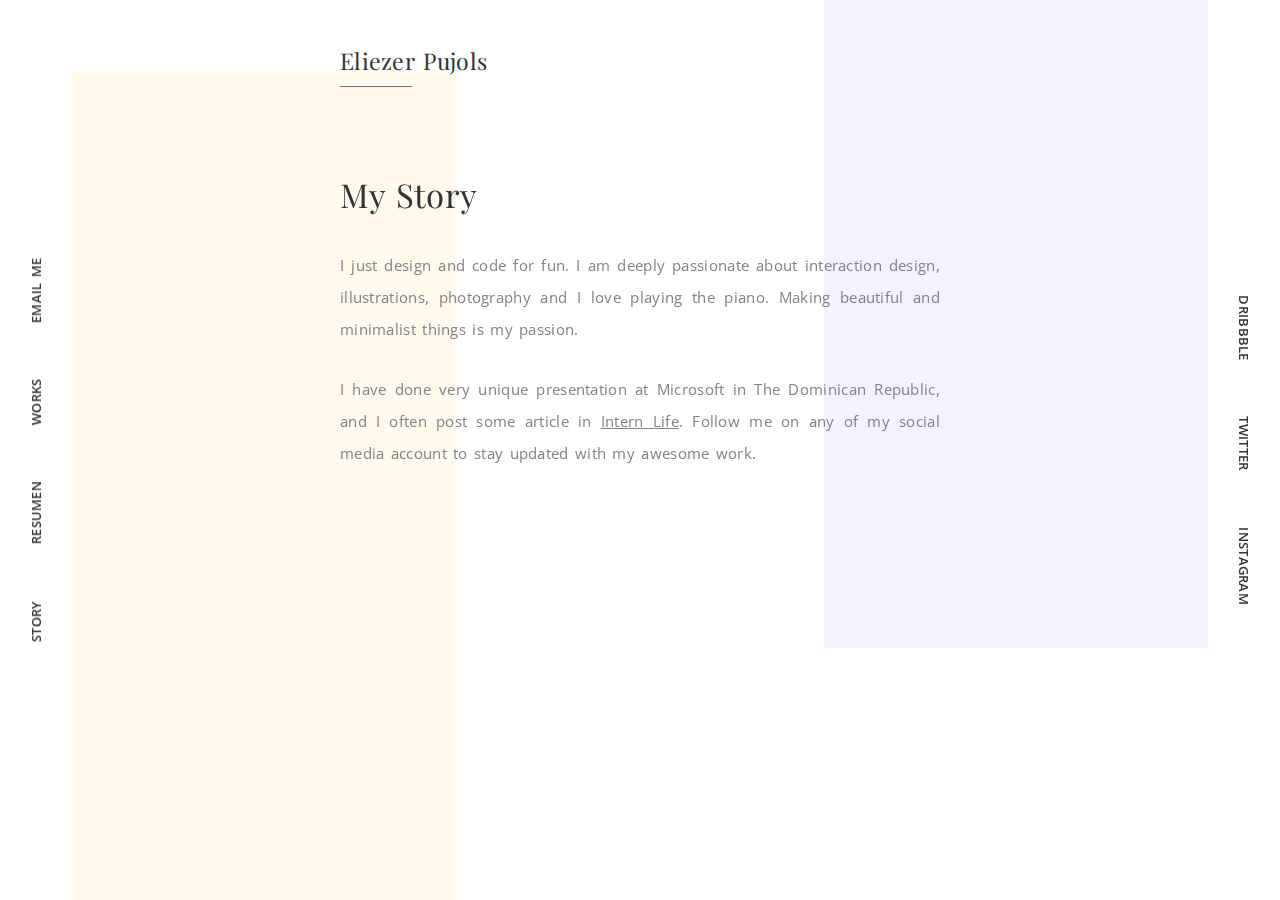
==== index.html @ fa58e6c5 "Initial Commit" ====
<!DOCTYPE html><html lang="en"><head><meta charset="UTF-8"><meta name="viewport" content="width=device-width, initial-scale=1.0"><meta http-equiv="X-UA-Compatible" content="ie=edge"><title>Eliezer Pujols</title><!-- Fonts--><link href="https://fonts.googleapis.com/css?family=Open+Sans:400,400i,600,600i|Playfair+Display" rel="stylesheet"><!-- CSS Files--><link href="assets/css/folio.css" rel="stylesheet"></head><body><!-- Logo--><h2 class="logo">Eliezer Pujols</h2><!-- Header--><header class="header"><nav class="header__nav"><a class="header__link" href="">Story</a><a class="header__link" href="">Resumen</a><a class="header__link" href="">Works</a><a class="header__link" href="">Email Me</a></nav></header><!-- Content--><main class="content"><div class="wrapper"><h1>My Story</h1><p>I just design and code for fun. I am deeply passionate about interaction design, illustrations, photography and I love playing the piano. Making beautiful and minimalist things is my passion.</p><p>I have done very unique presentation at Microsoft in The Dominican Republic, and I often post some article in <a href="">Intern Life</a>. Follow me on any of my social media account to stay updated with my awesome work.</p></div></main><!-- Social--><div class="social"><nav class="social__nav"><a class="social__link" href="">Dribbble</a><a class="social__link" href="">Twitter</a><a class="social__link" href="">Instagram</a></nav></div><!-- JS Files--><script src="assets/js/folio.js"></script></body></html>
---- assets/css/folio.css ----
html{font-family:sans-serif;line-height:1.15;-ms-text-size-adjust:100%;-webkit-text-size-adjust:100%}body{margin:0}article,aside,footer,header,nav,section{display:block}h1{font-size:2em;margin:0.67em 0}figcaption,figure,main{display:block}figure{margin:1em 40px}hr{-webkit-box-sizing:content-box;box-sizing:content-box;height:0;overflow:visible}pre{font-family:monospace, monospace;font-size:1em}a{background-color:transparent;-webkit-text-decoration-skip:objects}a:active,a:hover{outline-width:0}abbr[title]{border-bottom:none;text-decoration:underline;-webkit-text-decoration:underline dotted;text-decoration:underline dotted}b,strong{font-weight:inherit}b,strong{font-weight:bolder}code,kbd,samp{font-family:monospace, monospace;font-size:1em}dfn{font-style:italic}mark{background-color:#ff0;color:#000}small{font-size:80%}sub,sup{font-size:75%;line-height:0;position:relative;vertical-align:baseline}sub{bottom:-0.25em}sup{top:-0.5em}audio,video{display:inline-block}audio:not([controls]){display:none;height:0}img{border-style:none}svg:not(:root){overflow:hidden}button,input,optgroup,select,textarea{font-family:sans-serif;font-size:100%;line-height:1.15;margin:0}button,input{overflow:visible}button,select{text-transform:none}[type=reset],[type=submit],button,html [type=button]{-webkit-appearance:button}[type=button]::-moz-focus-inner,[type=reset]::-moz-focus-inner,[type=submit]::-moz-focus-inner,button::-moz-focus-inner{border-style:none;padding:0}[type=button]:-moz-focusring,[type=reset]:-moz-focusring,[type=submit]:-moz-focusring,button:-moz-focusring{outline:1px dotted ButtonText}fieldset{border:1px solid #c0c0c0;margin:0 2px;padding:0.35em 0.625em 0.75em}legend{-webkit-box-sizing:border-box;box-sizing:border-box;color:inherit;display:table;max-width:100%;padding:0;white-space:normal}progress{display:inline-block;vertical-align:baseline}textarea{overflow:auto}[type=checkbox],[type=radio]{-webkit-box-sizing:border-box;box-sizing:border-box;padding:0}[type=number]::-webkit-inner-spin-button,[type=number]::-webkit-outer-spin-button{height:auto}[type=search]{-webkit-appearance:textfield;outline-offset:-2px}[type=search]::-webkit-search-cancel-button,[type=search]::-webkit-search-decoration{-webkit-appearance:none}::-webkit-file-upload-button{-webkit-appearance:button;font:inherit}details,menu{display:block}summary{display:list-item}canvas{display:inline-block}template{display:none}[hidden]{display:none}:focus{outline-style:none}*,:after,:before{-webkit-box-sizing:border-box;box-sizing:border-box}html{font-size:89.9%}@media (min-width:768px){html{font-size:100%}}body{position:relative;display:-webkit-box;display:-webkit-flex;display:-ms-flexbox;display:flex;-webkit-box-orient:vertical;-webkit-box-direction:normal;-webkit-flex-direction:column;-ms-flex-direction:column;flex-direction:column;height:100vh;min-height:568px;font-family:"Open Sans", sans-serif;font-size:0.938em;line-height:28px;letter-spacing:0.3px;word-spacing:2px;color:#828282}body:after,body:before{z-index:0;content:" ";position:absolute;width:30%;height:calc(100% - 72px)}body:before{bottom:0;left:0;background-color:#FFFAED}body:after{top:0;right:0;max-height:648px;background-color:#F3F3FF}@media (min-width:768px){body{line-height:32px}body:before{left:72px}body:after{right:72px}}::-moz-selection{text-shadow:none;background-color:transparent}::selection{text-shadow:none;background-color:transparent}strong{font-weight:600}a{text-decoration:underline;color:inherit;cursor:pointer}h1,h2,h3{margin-top:0;line-height:29px;color:#333333}h1{margin-bottom:40px;font-family:"Playfair Display", serif;font-size:2.200em;font-weight:400}h2{margin-bottom:48px;font-family:"Playfair Display", serif;font-size:1.533em;font-weight:400}h3{margin-bottom:32px;font-size:1.133em;font-weight:600}p{text-align:justify;margin-bottom:28px}.logo{position:absolute;top:46px;left:50%;-webkit-transform:translateX(-50%);-ms-transform:translateX(-50%);transform:translateX(-50%);display:block;width:100%;max-width:600px}.logo:after{content:" ";position:absolute;top:40px;display:block;width:72px;height:1px;background-color:rgba(51, 51, 51, 0.72)}@media (max-width:479px){.logo{padding-left:24px}}.header{z-index:1;position:fixed;top:50%;left:26px;-webkit-transform:translateY(-50%) rotate(-180deg);-ms-transform:translateY(-50%) rotate(-180deg);transform:translateY(-50%) rotate(-180deg)}.header__nav{line-height:normal;-webkit-writing-mode:tb;-ms-writing-mode:tb;writing-mode:tb}.header__link{display:inline-block;margin-bottom:56px;font-size:0.857em;font-weight:600;text-decoration:none;text-transform:uppercase;color:#333333}.header__link:last-child{margin-bottom:0}.social{z-index:1;position:fixed;top:50%;right:26px;-webkit-transform:translateY(-50%);-ms-transform:translateY(-50%);transform:translateY(-50%)}.social__nav{line-height:normal;-webkit-writing-mode:tb;-ms-writing-mode:tb;writing-mode:tb}.social__link{display:inline-block;margin-bottom:56px;font-size:0.857em;font-weight:600;text-decoration:none;text-transform:uppercase;color:#333333}.social__link:last-child{margin-bottom:0}.content{z-index:1;-webkit-box-flex:1;-webkit-flex:1 0 auto;-ms-flex:1 0 auto;flex:1 0 auto;padding:24px}@media (min-width:768px){.content{padding:180px 72px 72px}}.wrapper{width:100%;max-width:600px;margin-left:auto;margin-right:auto}.grid{display:-webkit-box;display:-webkit-flex;display:-ms-flexbox;display:flex;-webkit-box-orient:horizontal;-webkit-box-direction:normal;-webkit-flex-flow:row wrap;-ms-flex-flow:row wrap;flex-flow:row wrap;margin-top:-1em;margin-left:-1em}.grid>.grid__cell{padding-top:1em;padding-left:1em}.grid__cell{width:100%}.grid--no-gutter{margin-top:0;margin-left:0}.grid--no-gutter>.grid__cell{padding-top:0;padding-left:0}@media (min-width:480px){.grid__cell--xs-1{width:8.33333%}.grid__cell--xs-2{width:16.66667%}.grid__cell--xs-3{width:25%}.grid__cell--xs-4{width:33.33333%}.grid__cell--xs-5{width:41.66667%}.grid__cell--xs-6{width:50%}.grid__cell--xs-7{width:58.33333%}.grid__cell--xs-8{width:66.66667%}.grid__cell--xs-9{width:75%}.grid__cell--xs-10{width:83.33333%}.grid__cell--xs-11{width:91.66667%}.grid__cell--xs-12{width:100%}.grid__cell--xs-half-1{margin-left:8.33333%}.grid__cell--xs-half-2{margin-left:16.66667%}.grid__cell--xs-half-3{margin-left:25%}.grid__cell--xs-half-4{margin-left:33.33333%}.grid__cell--xs-half-5{margin-left:41.66667%}.grid__cell--xs-half-6{margin-left:50%}.grid__cell--xs-half-7{margin-left:58.33333%}.grid__cell--xs-half-8{margin-left:66.66667%}.grid__cell--xs-half-9{margin-left:75%}.grid__cell--xs-half-10{margin-left:83.33333%}.grid__cell--xs-half-11{margin-left:91.66667%}}@media (min-width:768px){.grid__cell--sm-1{width:8.33333%}.grid__cell--sm-2{width:16.66667%}.grid__cell--sm-3{width:25%}.grid__cell--sm-4{width:33.33333%}.grid__cell--sm-5{width:41.66667%}.grid__cell--sm-6{width:50%}.grid__cell--sm-7{width:58.33333%}.grid__cell--sm-8{width:66.66667%}.grid__cell--sm-9{width:75%}.grid__cell--sm-10{width:83.33333%}.grid__cell--sm-11{width:91.66667%}.grid__cell--sm-12{width:100%}.grid__cell--sm-half-1{margin-left:8.33333%}.grid__cell--sm-half-2{margin-left:16.66667%}.grid__cell--sm-half-3{margin-left:25%}.grid__cell--sm-half-4{margin-left:33.33333%}.grid__cell--sm-half-5{margin-left:41.66667%}.grid__cell--sm-half-6{margin-left:50%}.grid__cell--sm-half-7{margin-left:58.33333%}.grid__cell--sm-half-8{margin-left:66.66667%}.grid__cell--sm-half-9{margin-left:75%}.grid__cell--sm-half-10{margin-left:83.33333%}.grid__cell--sm-half-11{margin-left:91.66667%}}@media (min-width:996px){.grid__cell--md-1{width:8.33333%}.grid__cell--md-2{width:16.66667%}.grid__cell--md-3{width:25%}.grid__cell--md-4{width:33.33333%}.grid__cell--md-5{width:41.66667%}.grid__cell--md-6{width:50%}.grid__cell--md-7{width:58.33333%}.grid__cell--md-8{width:66.66667%}.grid__cell--md-9{width:75%}.grid__cell--md-10{width:83.33333%}.grid__cell--md-11{width:91.66667%}.grid__cell--md-12{width:100%}.grid__cell--md-half-1{margin-left:8.33333%}.grid__cell--md-half-2{margin-left:16.66667%}.grid__cell--md-half-3{margin-left:25%}.grid__cell--md-half-4{margin-left:33.33333%}.grid__cell--md-half-5{margin-left:41.66667%}.grid__cell--md-half-6{margin-left:50%}.grid__cell--md-half-7{margin-left:58.33333%}.grid__cell--md-half-8{margin-left:66.66667%}.grid__cell--md-half-9{margin-left:75%}.grid__cell--md-half-10{margin-left:83.33333%}.grid__cell--md-half-11{margin-left:91.66667%}}@media (min-width:1200px){.grid__cell--lg-1{width:8.33333%}.grid__cell--lg-2{width:16.66667%}.grid__cell--lg-3{width:25%}.grid__cell--lg-4{width:33.33333%}.grid__cell--lg-5{width:41.66667%}.grid__cell--lg-6{width:50%}.grid__cell--lg-7{width:58.33333%}.grid__cell--lg-8{width:66.66667%}.grid__cell--lg-9{width:75%}.grid__cell--lg-10{width:83.33333%}.grid__cell--lg-11{width:91.66667%}.grid__cell--lg-12{width:100%}.grid__cell--lg-half-1{margin-left:8.33333%}.grid__cell--lg-half-2{margin-left:16.66667%}.grid__cell--lg-half-3{margin-left:25%}.grid__cell--lg-half-4{margin-left:33.33333%}.grid__cell--lg-half-5{margin-left:41.66667%}.grid__cell--lg-half-6{margin-left:50%}.grid__cell--lg-half-7{margin-left:58.33333%}.grid__cell--lg-half-8{margin-left:66.66667%}.grid__cell--lg-half-9{margin-left:75%}.grid__cell--lg-half-10{margin-left:83.33333%}.grid__cell--lg-half-11{margin-left:91.66667%}}
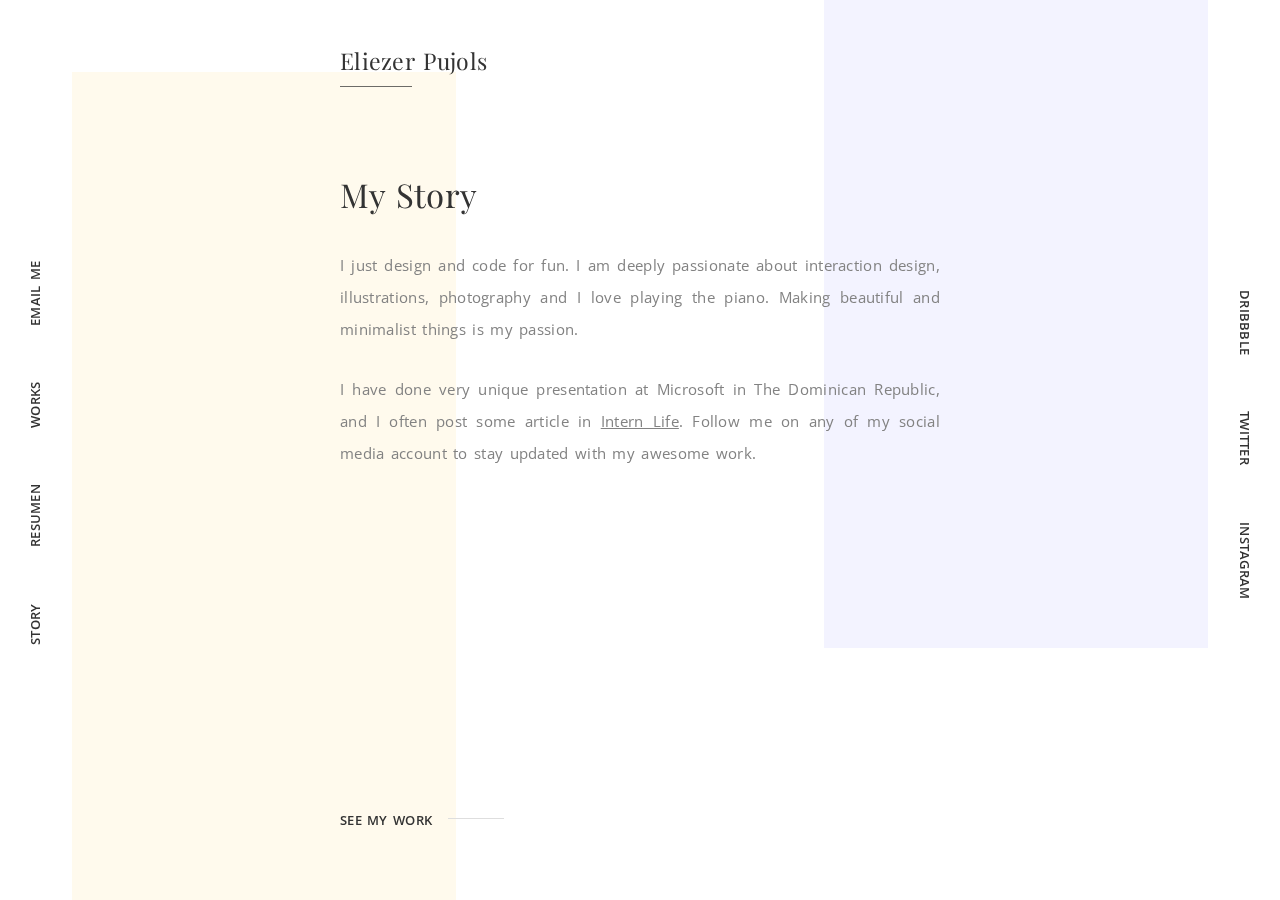
==== commit 71578961: "Created Story Section and others components" ====
--- a/index.html
+++ b/index.html
@@ -1 +1,62 @@
-<!DOCTYPE html><html lang="en"><head><meta charset="UTF-8"><meta name="viewport" content="width=device-width, initial-scale=1.0"><meta http-equiv="X-UA-Compatible" content="ie=edge"><title>Eliezer Pujols</title><!-- Fonts--><link href="https://fonts.googleapis.com/css?family=Open+Sans:400,400i,600,600i|Playfair+Display" rel="stylesheet"><!-- CSS Files--><link href="assets/css/folio.css" rel="stylesheet"></head><body><!-- Logo--><h2 class="logo">Eliezer Pujols</h2><!-- Header--><header class="header"><nav class="header__nav"><a class="header__link" href="">Story</a><a class="header__link" href="">Resumen</a><a class="header__link" href="">Works</a><a class="header__link" href="">Email Me</a></nav></header><!-- Content--><main class="content"><div class="wrapper"><h1>My Story</h1><p>I just design and code for fun. I am deeply passionate about interaction design, illustrations, photography and I love playing the piano. Making beautiful and minimalist things is my passion.</p><p>I have done very unique presentation at Microsoft in The Dominican Republic, and I often post some article in <a href="">Intern Life</a>. Follow me on any of my social media account to stay updated with my awesome work.</p></div></main><!-- Social--><div class="social"><nav class="social__nav"><a class="social__link" href="">Dribbble</a><a class="social__link" href="">Twitter</a><a class="social__link" href="">Instagram</a></nav></div><!-- JS Files--><script src="assets/js/folio.js"></script></body></html>+<!DOCTYPE html>
+<html lang="en">
+<head>
+	<meta charset="UTF-8">
+	<meta name="viewport" content="width=device-width, initial-scale=1.0">
+	<meta http-equiv="X-UA-Compatible" content="ie=edge">
+	<title>Eliezer Pujols</title>
+
+	<!-- Fonts-->
+	<link href="https://fonts.googleapis.com/css?family=Open+Sans:400,400i,600,600i|Playfair+Display" rel="stylesheet">
+	
+	<!-- CSS Files-->
+	<link href="assets/css/folio.css" rel="stylesheet">
+</head>
+<body>
+	<!-- Logo-->
+	<header class="header">
+		<h2 class="header__logo">Eliezer Pujols</h2>
+		<span class="header__trigger"></span>
+	</header>
+
+	<!-- Navigation -->
+	<nav class="menu">
+		<div class="menu__wrap">
+			<a class="menu__link" href="index.html">Story</a>
+			<a class="menu__link" href="resumen.html">Resumen</a>
+			<a class="menu__link" href="works.html">Works</a>
+			<a class="menu__link" href="mailto:eliezerpujols@outlook.com">Email Me</a>
+		</div>
+	</nav>
+
+	<!-- Content-->
+	<main class="content">
+		<div class="wrap">
+			<div class="wrap__item">
+				<h1>My Story</h1>
+				
+				<p>I just design and code for fun. I am deeply passionate about interaction design, illustrations, photography and I love playing the piano. Making beautiful and minimalist things is my passion.</p>
+
+				<p>I have done very unique presentation at Microsoft in The Dominican Republic, and I often post some article in <a href="https://www.intern.life/" target="_blank">Intern Life</a>. Follow me on any of my social media account to stay updated with my awesome work.</p>
+			</div>
+
+			<div class="wrap__item">
+				<a class="button-action">See my work</a>
+			</div>
+		</div>
+	</main>
+
+	<!-- Social-->
+	<nav class="social">
+		<div class="social__wrap">
+			<a class="social__link" href="https://www.dribbble.com/eliezerpujols" target="_blank">Dribbble</a>
+			<a class="social__link" href="https://www.twitter.com/eliezerpujols" target="_blank">Twitter</a>
+			<a class="social__link" href="https://www.instagram.com/_eliezerpujols" target="_blank">Instagram</a>
+		</div>
+	</nav>
+
+	<!-- JS Files-->
+	<script src="https://code.jquery.com/jquery-2.2.4.min.js"></script>
+	<script src="assets/js/folio.js"></script>
+</body>
+</html>--- a/assets/css/folio.css
+++ b/assets/css/folio.css
@@ -1 +1 @@
-html{font-family:sans-serif;line-height:1.15;-ms-text-size-adjust:100%;-webkit-text-size-adjust:100%}body{margin:0}article,aside,footer,header,nav,section{display:block}h1{font-size:2em;margin:0.67em 0}figcaption,figure,main{display:block}figure{margin:1em 40px}hr{-webkit-box-sizing:content-box;box-sizing:content-box;height:0;overflow:visible}pre{font-family:monospace, monospace;font-size:1em}a{background-color:transparent;-webkit-text-decoration-skip:objects}a:active,a:hover{outline-width:0}abbr[title]{border-bottom:none;text-decoration:underline;-webkit-text-decoration:underline dotted;text-decoration:underline dotted}b,strong{font-weight:inherit}b,strong{font-weight:bolder}code,kbd,samp{font-family:monospace, monospace;font-size:1em}dfn{font-style:italic}mark{background-color:#ff0;color:#000}small{font-size:80%}sub,sup{font-size:75%;line-height:0;position:relative;vertical-align:baseline}sub{bottom:-0.25em}sup{top:-0.5em}audio,video{display:inline-block}audio:not([controls]){display:none;height:0}img{border-style:none}svg:not(:root){overflow:hidden}button,input,optgroup,select,textarea{font-family:sans-serif;font-size:100%;line-height:1.15;margin:0}button,input{overflow:visible}button,select{text-transform:none}[type=reset],[type=submit],button,html [type=button]{-webkit-appearance:button}[type=button]::-moz-focus-inner,[type=reset]::-moz-focus-inner,[type=submit]::-moz-focus-inner,button::-moz-focus-inner{border-style:none;padding:0}[type=button]:-moz-focusring,[type=reset]:-moz-focusring,[type=submit]:-moz-focusring,button:-moz-focusring{outline:1px dotted ButtonText}fieldset{border:1px solid #c0c0c0;margin:0 2px;padding:0.35em 0.625em 0.75em}legend{-webkit-box-sizing:border-box;box-sizing:border-box;color:inherit;display:table;max-width:100%;padding:0;white-space:normal}progress{display:inline-block;vertical-align:baseline}textarea{overflow:auto}[type=checkbox],[type=radio]{-webkit-box-sizing:border-box;box-sizing:border-box;padding:0}[type=number]::-webkit-inner-spin-button,[type=number]::-webkit-outer-spin-button{height:auto}[type=search]{-webkit-appearance:textfield;outline-offset:-2px}[type=search]::-webkit-search-cancel-button,[type=search]::-webkit-search-decoration{-webkit-appearance:none}::-webkit-file-upload-button{-webkit-appearance:button;font:inherit}details,menu{display:block}summary{display:list-item}canvas{display:inline-block}template{display:none}[hidden]{display:none}:focus{outline-style:none}*,:after,:before{-webkit-box-sizing:border-box;box-sizing:border-box}html{font-size:89.9%}@media (min-width:768px){html{font-size:100%}}body{position:relative;display:-webkit-box;display:-webkit-flex;display:-ms-flexbox;display:flex;-webkit-box-orient:vertical;-webkit-box-direction:normal;-webkit-flex-direction:column;-ms-flex-direction:column;flex-direction:column;height:100vh;min-height:568px;font-family:"Open Sans", sans-serif;font-size:0.938em;line-height:28px;letter-spacing:0.3px;word-spacing:2px;color:#828282}body:after,body:before{z-index:0;content:" ";position:absolute;width:30%;height:calc(100% - 72px)}body:before{bottom:0;left:0;background-color:#FFFAED}body:after{top:0;right:0;max-height:648px;background-color:#F3F3FF}@media (min-width:768px){body{line-height:32px}body:before{left:72px}body:after{right:72px}}::-moz-selection{text-shadow:none;background-color:transparent}::selection{text-shadow:none;background-color:transparent}strong{font-weight:600}a{text-decoration:underline;color:inherit;cursor:pointer}h1,h2,h3{margin-top:0;line-height:29px;color:#333333}h1{margin-bottom:40px;font-family:"Playfair Display", serif;font-size:2.200em;font-weight:400}h2{margin-bottom:48px;font-family:"Playfair Display", serif;font-size:1.533em;font-weight:400}h3{margin-bottom:32px;font-size:1.133em;font-weight:600}p{text-align:justify;margin-bottom:28px}.logo{position:absolute;top:46px;left:50%;-webkit-transform:translateX(-50%);-ms-transform:translateX(-50%);transform:translateX(-50%);display:block;width:100%;max-width:600px}.logo:after{content:" ";position:absolute;top:40px;display:block;width:72px;height:1px;background-color:rgba(51, 51, 51, 0.72)}@media (max-width:479px){.logo{padding-left:24px}}.header{z-index:1;position:fixed;top:50%;left:26px;-webkit-transform:translateY(-50%) rotate(-180deg);-ms-transform:translateY(-50%) rotate(-180deg);transform:translateY(-50%) rotate(-180deg)}.header__nav{line-height:normal;-webkit-writing-mode:tb;-ms-writing-mode:tb;writing-mode:tb}.header__link{display:inline-block;margin-bottom:56px;font-size:0.857em;font-weight:600;text-decoration:none;text-transform:uppercase;color:#333333}.header__link:last-child{margin-bottom:0}.social{z-index:1;position:fixed;top:50%;right:26px;-webkit-transform:translateY(-50%);-ms-transform:translateY(-50%);transform:translateY(-50%)}.social__nav{line-height:normal;-webkit-writing-mode:tb;-ms-writing-mode:tb;writing-mode:tb}.social__link{display:inline-block;margin-bottom:56px;font-size:0.857em;font-weight:600;text-decoration:none;text-transform:uppercase;color:#333333}.social__link:last-child{margin-bottom:0}.content{z-index:1;-webkit-box-flex:1;-webkit-flex:1 0 auto;-ms-flex:1 0 auto;flex:1 0 auto;padding:24px}@media (min-width:768px){.content{padding:180px 72px 72px}}.wrapper{width:100%;max-width:600px;margin-left:auto;margin-right:auto}.grid{display:-webkit-box;display:-webkit-flex;display:-ms-flexbox;display:flex;-webkit-box-orient:horizontal;-webkit-box-direction:normal;-webkit-flex-flow:row wrap;-ms-flex-flow:row wrap;flex-flow:row wrap;margin-top:-1em;margin-left:-1em}.grid>.grid__cell{padding-top:1em;padding-left:1em}.grid__cell{width:100%}.grid--no-gutter{margin-top:0;margin-left:0}.grid--no-gutter>.grid__cell{padding-top:0;padding-left:0}@media (min-width:480px){.grid__cell--xs-1{width:8.33333%}.grid__cell--xs-2{width:16.66667%}.grid__cell--xs-3{width:25%}.grid__cell--xs-4{width:33.33333%}.grid__cell--xs-5{width:41.66667%}.grid__cell--xs-6{width:50%}.grid__cell--xs-7{width:58.33333%}.grid__cell--xs-8{width:66.66667%}.grid__cell--xs-9{width:75%}.grid__cell--xs-10{width:83.33333%}.grid__cell--xs-11{width:91.66667%}.grid__cell--xs-12{width:100%}.grid__cell--xs-half-1{margin-left:8.33333%}.grid__cell--xs-half-2{margin-left:16.66667%}.grid__cell--xs-half-3{margin-left:25%}.grid__cell--xs-half-4{margin-left:33.33333%}.grid__cell--xs-half-5{margin-left:41.66667%}.grid__cell--xs-half-6{margin-left:50%}.grid__cell--xs-half-7{margin-left:58.33333%}.grid__cell--xs-half-8{margin-left:66.66667%}.grid__cell--xs-half-9{margin-left:75%}.grid__cell--xs-half-10{margin-left:83.33333%}.grid__cell--xs-half-11{margin-left:91.66667%}}@media (min-width:768px){.grid__cell--sm-1{width:8.33333%}.grid__cell--sm-2{width:16.66667%}.grid__cell--sm-3{width:25%}.grid__cell--sm-4{width:33.33333%}.grid__cell--sm-5{width:41.66667%}.grid__cell--sm-6{width:50%}.grid__cell--sm-7{width:58.33333%}.grid__cell--sm-8{width:66.66667%}.grid__cell--sm-9{width:75%}.grid__cell--sm-10{width:83.33333%}.grid__cell--sm-11{width:91.66667%}.grid__cell--sm-12{width:100%}.grid__cell--sm-half-1{margin-left:8.33333%}.grid__cell--sm-half-2{margin-left:16.66667%}.grid__cell--sm-half-3{margin-left:25%}.grid__cell--sm-half-4{margin-left:33.33333%}.grid__cell--sm-half-5{margin-left:41.66667%}.grid__cell--sm-half-6{margin-left:50%}.grid__cell--sm-half-7{margin-left:58.33333%}.grid__cell--sm-half-8{margin-left:66.66667%}.grid__cell--sm-half-9{margin-left:75%}.grid__cell--sm-half-10{margin-left:83.33333%}.grid__cell--sm-half-11{margin-left:91.66667%}}@media (min-width:996px){.grid__cell--md-1{width:8.33333%}.grid__cell--md-2{width:16.66667%}.grid__cell--md-3{width:25%}.grid__cell--md-4{width:33.33333%}.grid__cell--md-5{width:41.66667%}.grid__cell--md-6{width:50%}.grid__cell--md-7{width:58.33333%}.grid__cell--md-8{width:66.66667%}.grid__cell--md-9{width:75%}.grid__cell--md-10{width:83.33333%}.grid__cell--md-11{width:91.66667%}.grid__cell--md-12{width:100%}.grid__cell--md-half-1{margin-left:8.33333%}.grid__cell--md-half-2{margin-left:16.66667%}.grid__cell--md-half-3{margin-left:25%}.grid__cell--md-half-4{margin-left:33.33333%}.grid__cell--md-half-5{margin-left:41.66667%}.grid__cell--md-half-6{margin-left:50%}.grid__cell--md-half-7{margin-left:58.33333%}.grid__cell--md-half-8{margin-left:66.66667%}.grid__cell--md-half-9{margin-left:75%}.grid__cell--md-half-10{margin-left:83.33333%}.grid__cell--md-half-11{margin-left:91.66667%}}@media (min-width:1200px){.grid__cell--lg-1{width:8.33333%}.grid__cell--lg-2{width:16.66667%}.grid__cell--lg-3{width:25%}.grid__cell--lg-4{width:33.33333%}.grid__cell--lg-5{width:41.66667%}.grid__cell--lg-6{width:50%}.grid__cell--lg-7{width:58.33333%}.grid__cell--lg-8{width:66.66667%}.grid__cell--lg-9{width:75%}.grid__cell--lg-10{width:83.33333%}.grid__cell--lg-11{width:91.66667%}.grid__cell--lg-12{width:100%}.grid__cell--lg-half-1{margin-left:8.33333%}.grid__cell--lg-half-2{margin-left:16.66667%}.grid__cell--lg-half-3{margin-left:25%}.grid__cell--lg-half-4{margin-left:33.33333%}.grid__cell--lg-half-5{margin-left:41.66667%}.grid__cell--lg-half-6{margin-left:50%}.grid__cell--lg-half-7{margin-left:58.33333%}.grid__cell--lg-half-8{margin-left:66.66667%}.grid__cell--lg-half-9{margin-left:75%}.grid__cell--lg-half-10{margin-left:83.33333%}.grid__cell--lg-half-11{margin-left:91.66667%}}+html{font-family:sans-serif;line-height:1.15;-ms-text-size-adjust:100%;-webkit-text-size-adjust:100%}body{margin:0}article,aside,footer,header,nav,section{display:block}h1{font-size:2em;margin:0.67em 0}figcaption,figure,main{display:block}figure{margin:1em 40px}hr{-webkit-box-sizing:content-box;box-sizing:content-box;height:0;overflow:visible}pre{font-family:monospace, monospace;font-size:1em}a{background-color:transparent;-webkit-text-decoration-skip:objects}a:active,a:hover{outline-width:0}abbr[title]{border-bottom:none;text-decoration:underline;-webkit-text-decoration:underline dotted;text-decoration:underline dotted}b,strong{font-weight:inherit}b,strong{font-weight:bolder}code,kbd,samp{font-family:monospace, monospace;font-size:1em}dfn{font-style:italic}mark{background-color:#ff0;color:#000}small{font-size:80%}sub,sup{font-size:75%;line-height:0;position:relative;vertical-align:baseline}sub{bottom:-0.25em}sup{top:-0.5em}audio,video{display:inline-block}audio:not([controls]){display:none;height:0}img{border-style:none}svg:not(:root){overflow:hidden}button,input,optgroup,select,textarea{font-family:sans-serif;font-size:100%;line-height:1.15;margin:0}button,input{overflow:visible}button,select{text-transform:none}[type=reset],[type=submit],button,html [type=button]{-webkit-appearance:button}[type=button]::-moz-focus-inner,[type=reset]::-moz-focus-inner,[type=submit]::-moz-focus-inner,button::-moz-focus-inner{border-style:none;padding:0}[type=button]:-moz-focusring,[type=reset]:-moz-focusring,[type=submit]:-moz-focusring,button:-moz-focusring{outline:1px dotted ButtonText}fieldset{border:1px solid #c0c0c0;margin:0 2px;padding:0.35em 0.625em 0.75em}legend{-webkit-box-sizing:border-box;box-sizing:border-box;color:inherit;display:table;max-width:100%;padding:0;white-space:normal}progress{display:inline-block;vertical-align:baseline}textarea{overflow:auto}[type=checkbox],[type=radio]{-webkit-box-sizing:border-box;box-sizing:border-box;padding:0}[type=number]::-webkit-inner-spin-button,[type=number]::-webkit-outer-spin-button{height:auto}[type=search]{-webkit-appearance:textfield;outline-offset:-2px}[type=search]::-webkit-search-cancel-button,[type=search]::-webkit-search-decoration{-webkit-appearance:none}::-webkit-file-upload-button{-webkit-appearance:button;font:inherit}details,menu{display:block}summary{display:list-item}canvas{display:inline-block}template{display:none}[hidden]{display:none}:focus{outline-style:none}*,:after,:before{-webkit-box-sizing:border-box;box-sizing:border-box}html{font-size:89.9%}@media (min-width:768px){html{font-size:100%}}body{font-family:"Open Sans", sans-serif;font-size:0.938em;line-height:28px;letter-spacing:0.3px;word-spacing:2px;color:#828282}body:after,body:before{z-index:0;content:" ";position:fixed;width:30%;height:calc(100% - 72px)}body:before{bottom:0;left:0;background-color:#FFFAED}body:after{top:0;right:0;max-height:648px;background-color:#F3F3FF}@media (min-width:996px){body{line-height:32px}body:before{left:72px}body:after{right:72px}}::-moz-selection{text-shadow:none;background-color:transparent}::selection{text-shadow:none;background-color:transparent}strong{font-weight:600}a{text-decoration:underline;color:inherit;cursor:pointer}h1,h2,h3{margin-top:0;line-height:29px;color:#333333}h1{margin-bottom:40px;font-family:"Playfair Display", serif;font-size:2.200em;font-weight:400}h2{margin-bottom:32px;font-family:"Playfair Display", serif;font-size:1.533em;font-weight:400}h3{margin-bottom:32px;font-size:1.133em;font-weight:600}p{text-align:justify;margin-bottom:28px}p:last-child{margin-bottom:0}.header{z-index:4;position:absolute;top:28px;left:50%;-webkit-transform:translateX(-50%);-ms-transform:translateX(-50%);transform:translateX(-50%);width:100%;max-width:648px;padding-left:24px;padding-right:24px}.header__trigger{position:absolute;top:8px;right:24px;width:24px;height:24px;display:inline-block;cursor:pointer}.header__trigger:after,.header__trigger:before{content:" ";position:absolute;right:0;width:24px;height:1px;background-color:rgba(51, 51, 51, 0.72)}.header__trigger:before{top:8px}.header__trigger:after{top:16px;width:16px}.header:after{content:" ";position:absolute;top:40px;display:block;width:72px;height:1px;background-color:rgba(51, 51, 51, 0.72)}@media (min-width:996px){.header{top:46px}.header__trigger{display:none}}.header.header--fixed{position:fixed}.menu{z-index:3;position:fixed;top:0;left:0}.menu__wrap{display:-webkit-box;display:-webkit-flex;display:-ms-flexbox;display:flex;width:100%}.menu__link{display:inline-block;font-size:0.857em;font-weight:600;text-decoration:none;text-transform:uppercase;color:#333333}.menu__link:hover{text-decoration:underline;cursor:pointer}.menu__link:last-child{margin-bottom:0}@media (min-width:996px){.menu{top:50%;left:26px;-webkit-transform:translateY(-50%) rotate(-180deg);-ms-transform:translateY(-50%) rotate(-180deg);transform:translateY(-50%) rotate(-180deg);height:390px;line-height:normal;-webkit-writing-mode:tb;-ms-writing-mode:tb;writing-mode:tb}.menu__wrap{-webkit-flex-wrap:nowrap;-ms-flex-wrap:nowrap;flex-wrap:nowrap}.menu__link{margin-bottom:56px;width:auto}}@media (max-width:995px){.menu{opacity:0;visibility:hidden;overflow-x:scroll;width:100%;-webkit-box-shadow:0 6px 20px rgba(51, 51, 51, 0.08);box-shadow:0 6px 20px rgba(51, 51, 51, 0.08);padding-top:112px;padding-bottom:16px;background-color:#FFFAED}.menu__wrap{display:-webkit-box;display:-webkit-flex;display:-ms-flexbox;display:flex;width:100%;max-width:648px;margin-left:auto;margin-right:auto}.menu__link{-webkit-box-flex:0;-webkit-flex:none;-ms-flex:none;flex:none;margin-right:32px;padding-left:24px;padding-right:24px}.menu.menu--open{opacity:1;visibility:visible}}.social{z-index:2;position:relative}.social__wrap{display:-webkit-box;display:-webkit-flex;display:-ms-flexbox;display:flex;width:100%}.social__link{display:inline-block;font-size:0.857em;font-weight:600;text-decoration:none;text-transform:uppercase;color:#333333;width:33.33%}.social__link:hover{text-decoration:underline;cursor:pointer}.social__link:last-child{margin-bottom:0}@media (min-width:996px){.social{position:fixed;top:50%;bottom:auto;right:26px;-webkit-transform:translateY(-50%);-ms-transform:translateY(-50%);transform:translateY(-50%);height:320px;line-height:normal;-webkit-writing-mode:tb;-ms-writing-mode:tb;writing-mode:tb}.social__link{margin-bottom:56px;width:auto}}@media (max-width:995px){.social__wrap{display:-webkit-box;display:-webkit-flex;display:-ms-flexbox;display:flex;width:100%;max-width:648px;margin-left:auto;margin-right:auto;padding:24px 24px 20px}}.button-action{position:relative;font-size:0.857em;font-weight:600;text-decoration:none;text-transform:uppercase;color:#333333}.button-action:after{content:" ";position:absolute;top:7px;left:calc(100% + 16px);width:56px;height:1px;background-color:#DEDEDE}.button-action:hover{cursor:pointer}.content{z-index:1;position:relative;-webkit-box-flex:1;-webkit-flex:1 0 auto;-ms-flex:1 0 auto;flex:1 0 auto;padding-top:140px;padding-bottom:36px}@media (min-width:996px){.content{padding:180px 48px 72px}}.wrap{display:-webkit-box;display:-webkit-flex;display:-ms-flexbox;display:flex;-webkit-flex-wrap:wrap;-ms-flex-wrap:wrap;flex-wrap:wrap;-webkit-align-content:space-between;-ms-flex-line-pack:justify;align-content:space-between;min-height:calc(100vh - 253px);width:100%;max-width:648px;margin-left:auto;margin-right:auto;padding-left:24px;padding-right:24px}.wrap .wrap__item:last-child{margin-top:96px;height:24px}.grid{display:-webkit-box;display:-webkit-flex;display:-ms-flexbox;display:flex;-webkit-box-orient:horizontal;-webkit-box-direction:normal;-webkit-flex-flow:row wrap;-ms-flex-flow:row wrap;flex-flow:row wrap;margin-top:-1em;margin-left:-1em}.grid>.grid__cell{padding-top:1em;padding-left:1em}.grid__cell{width:100%}.grid--no-gutter{margin-top:0;margin-left:0}.grid--no-gutter>.grid__cell{padding-top:0;padding-left:0}@media (min-width:480px){.grid__cell--xs-1{width:8.33333%}.grid__cell--xs-2{width:16.66667%}.grid__cell--xs-3{width:25%}.grid__cell--xs-4{width:33.33333%}.grid__cell--xs-5{width:41.66667%}.grid__cell--xs-6{width:50%}.grid__cell--xs-7{width:58.33333%}.grid__cell--xs-8{width:66.66667%}.grid__cell--xs-9{width:75%}.grid__cell--xs-10{width:83.33333%}.grid__cell--xs-11{width:91.66667%}.grid__cell--xs-12{width:100%}.grid__cell--xs-half-1{margin-left:8.33333%}.grid__cell--xs-half-2{margin-left:16.66667%}.grid__cell--xs-half-3{margin-left:25%}.grid__cell--xs-half-4{margin-left:33.33333%}.grid__cell--xs-half-5{margin-left:41.66667%}.grid__cell--xs-half-6{margin-left:50%}.grid__cell--xs-half-7{margin-left:58.33333%}.grid__cell--xs-half-8{margin-left:66.66667%}.grid__cell--xs-half-9{margin-left:75%}.grid__cell--xs-half-10{margin-left:83.33333%}.grid__cell--xs-half-11{margin-left:91.66667%}}@media (min-width:768px){.grid__cell--sm-1{width:8.33333%}.grid__cell--sm-2{width:16.66667%}.grid__cell--sm-3{width:25%}.grid__cell--sm-4{width:33.33333%}.grid__cell--sm-5{width:41.66667%}.grid__cell--sm-6{width:50%}.grid__cell--sm-7{width:58.33333%}.grid__cell--sm-8{width:66.66667%}.grid__cell--sm-9{width:75%}.grid__cell--sm-10{width:83.33333%}.grid__cell--sm-11{width:91.66667%}.grid__cell--sm-12{width:100%}.grid__cell--sm-half-1{margin-left:8.33333%}.grid__cell--sm-half-2{margin-left:16.66667%}.grid__cell--sm-half-3{margin-left:25%}.grid__cell--sm-half-4{margin-left:33.33333%}.grid__cell--sm-half-5{margin-left:41.66667%}.grid__cell--sm-half-6{margin-left:50%}.grid__cell--sm-half-7{margin-left:58.33333%}.grid__cell--sm-half-8{margin-left:66.66667%}.grid__cell--sm-half-9{margin-left:75%}.grid__cell--sm-half-10{margin-left:83.33333%}.grid__cell--sm-half-11{margin-left:91.66667%}}@media (min-width:996px){.grid__cell--md-1{width:8.33333%}.grid__cell--md-2{width:16.66667%}.grid__cell--md-3{width:25%}.grid__cell--md-4{width:33.33333%}.grid__cell--md-5{width:41.66667%}.grid__cell--md-6{width:50%}.grid__cell--md-7{width:58.33333%}.grid__cell--md-8{width:66.66667%}.grid__cell--md-9{width:75%}.grid__cell--md-10{width:83.33333%}.grid__cell--md-11{width:91.66667%}.grid__cell--md-12{width:100%}.grid__cell--md-half-1{margin-left:8.33333%}.grid__cell--md-half-2{margin-left:16.66667%}.grid__cell--md-half-3{margin-left:25%}.grid__cell--md-half-4{margin-left:33.33333%}.grid__cell--md-half-5{margin-left:41.66667%}.grid__cell--md-half-6{margin-left:50%}.grid__cell--md-half-7{margin-left:58.33333%}.grid__cell--md-half-8{margin-left:66.66667%}.grid__cell--md-half-9{margin-left:75%}.grid__cell--md-half-10{margin-left:83.33333%}.grid__cell--md-half-11{margin-left:91.66667%}}@media (min-width:1200px){.grid__cell--lg-1{width:8.33333%}.grid__cell--lg-2{width:16.66667%}.grid__cell--lg-3{width:25%}.grid__cell--lg-4{width:33.33333%}.grid__cell--lg-5{width:41.66667%}.grid__cell--lg-6{width:50%}.grid__cell--lg-7{width:58.33333%}.grid__cell--lg-8{width:66.66667%}.grid__cell--lg-9{width:75%}.grid__cell--lg-10{width:83.33333%}.grid__cell--lg-11{width:91.66667%}.grid__cell--lg-12{width:100%}.grid__cell--lg-half-1{margin-left:8.33333%}.grid__cell--lg-half-2{margin-left:16.66667%}.grid__cell--lg-half-3{margin-left:25%}.grid__cell--lg-half-4{margin-left:33.33333%}.grid__cell--lg-half-5{margin-left:41.66667%}.grid__cell--lg-half-6{margin-left:50%}.grid__cell--lg-half-7{margin-left:58.33333%}.grid__cell--lg-half-8{margin-left:66.66667%}.grid__cell--lg-half-9{margin-left:75%}.grid__cell--lg-half-10{margin-left:83.33333%}.grid__cell--lg-half-11{margin-left:91.66667%}}